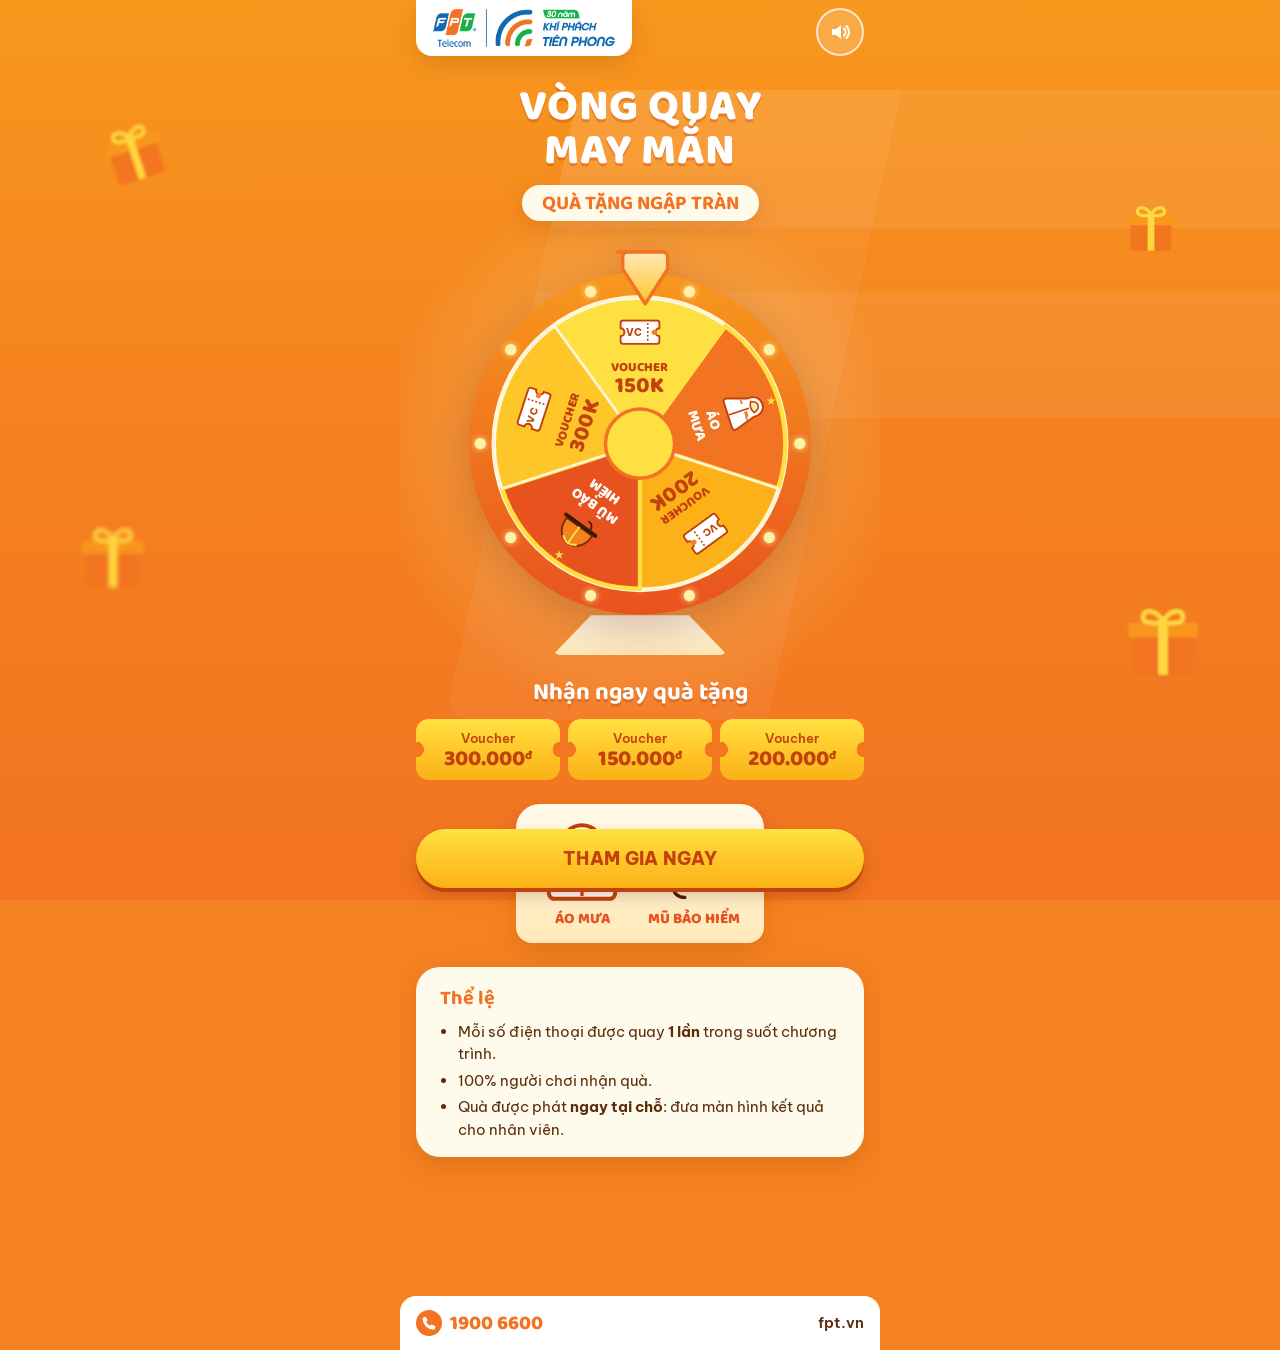
==== public/index.html @ 8540b465 "Thay game Tinh Hà bằng Vòng quay may mắn (giao diện + API + D1) - public/: game vòng quay 5 ô quà, f" ====
<!doctype html>
<html lang="vi">
<head>
  <meta charset="utf-8">
  <meta name="viewport" content="width=device-width, initial-scale=1, viewport-fit=cover">
  <meta name="theme-color" content="#F58220">
  <title>Vòng quay may mắn – FPT Telecom</title>
  <meta name="description" content="Vòng quay may mắn – Quà tặng ngập tràn cùng FPT Telecom">
  <link rel="icon" type="image/png" href="assets/favicon.png">
  <link rel="preconnect" href="https://fonts.googleapis.com">
  <link rel="preconnect" href="https://fonts.gstatic.com" crossorigin>
  <link href="https://fonts.googleapis.com/css2?family=Baloo+2:wght@600;700;800&family=Be+Vietnam+Pro:wght@400;500;600;700;800&display=swap&subset=vietnamese" rel="stylesheet">
  <link rel="stylesheet" href="token.css">
  <link rel="stylesheet" href="style.css">
</head>
<body>
  <!-- Icon dùng chung (hình vẽ tạm – thay bằng ảnh thật sau) -->
  <svg width="0" height="0" style="position:absolute" aria-hidden="true">
    <defs>
      <symbol id="ic-voucher" viewBox="0 0 64 40">
        <path d="M6 2h52a4 4 0 0 1 4 4v8a6 6 0 0 0 0 12v8a4 4 0 0 1-4 4H6a4 4 0 0 1-4-4v-8a6 6 0 0 0 0-12V6a4 4 0 0 1 4-4z" fill="#FFF" stroke="#C2410C" stroke-width="3"/>
        <path d="M44 6v28" stroke="#C2410C" stroke-width="2.5" stroke-dasharray="3 3"/>
        <text x="23" y="26" text-anchor="middle" font-family="Baloo 2, sans-serif" font-weight="800" font-size="15" fill="#C2410C">VC</text>
        <circle cx="54" cy="20" r="4" fill="#F58220"/>
      </symbol>
      <symbol id="ic-raincoat" viewBox="0 0 64 64">
        <path d="M32 4c-9 0-15 7-15 15v4L7 54c-1 3 1 6 4 6h42c3 0 5-3 4-6L47 23v-4c0-8-6-15-15-15z" fill="#FFF" stroke="#C2410C" stroke-width="3" stroke-linejoin="round"/>
        <path d="M23 20c2-6 6-9 9-9s7 3 9 9c-3 2-6 3-9 3s-6-1-9-3z" fill="#FFE9B8" stroke="#C2410C" stroke-width="2.5" stroke-linejoin="round"/>
        <path d="M32 26v32" stroke="#C2410C" stroke-width="2.5"/>
        <path d="M21 34h-5M48 34h-5" stroke="#F58220" stroke-width="3" stroke-linecap="round"/>
        <rect x="35" y="30" width="9" height="5" rx="1.5" fill="#F58220"/>
      </symbol>
      <symbol id="ic-helmet" viewBox="0 0 64 64">
        <path d="M8 40c0-15 10-27 24-27s24 12 24 27v4H8z" fill="#F58220" stroke="#7A2E05" stroke-width="3" stroke-linejoin="round"/>
        <path d="M20 18c4-3 8-5 12-5s8 2 12 5" fill="none" stroke="#FFE042" stroke-width="3" stroke-linecap="round"/>
        <path d="M32 13v31" stroke="#FFE042" stroke-width="3"/>
        <path d="M4 44h56a3 3 0 0 1 0 6H4a3 3 0 0 1 0-6z" fill="#3D1A02"/>
        <path d="M16 50c0 6 4 9 9 9" fill="none" stroke="#3D1A02" stroke-width="2.5" stroke-linecap="round"/>
      </symbol>
      <symbol id="ic-gift" viewBox="0 0 64 64">
        <rect x="8" y="26" width="48" height="34" rx="4" fill="#F27321"/>
        <rect x="4" y="18" width="56" height="12" rx="3" fill="#F8981D"/>
        <rect x="28" y="18" width="8" height="42" fill="#FFE042"/>
        <path d="M32 18c-4-10-16-12-16-4 0 5 9 5 16 4zM32 18c4-10 16-12 16-4 0 5-9 5-16 4z" fill="none" stroke="#FFE042" stroke-width="4" stroke-linejoin="round"/>
      </symbol>
      <symbol id="ic-phone" viewBox="0 0 24 24">
        <circle cx="12" cy="12" r="12" fill="currentColor"/>
        <path d="M9.2 6.5l1.3 2.6c.2.4.1.8-.2 1.1l-.9.8a8 8 0 0 0 3.6 3.6l.8-.9c.3-.3.7-.4 1.1-.2l2.6 1.3c.4.2.6.7.4 1.1l-.5 1.4c-.2.6-.8.9-1.4.8A10.5 10.5 0 0 1 6 8.4c-.1-.6.2-1.2.8-1.4l1.4-.5c.4-.2.9 0 1 .4z" fill="#fff"/>
      </symbol>
      <symbol id="ic-sound-on" viewBox="0 0 24 24">
        <path d="M4 9h4l5-4v14l-5-4H4z" fill="currentColor"/>
        <path d="M16 8.5a5 5 0 0 1 0 7M18.5 6a8.5 8.5 0 0 1 0 12" fill="none" stroke="currentColor" stroke-width="2" stroke-linecap="round"/>
      </symbol>
      <symbol id="ic-sound-off" viewBox="0 0 24 24">
        <path d="M4 9h4l5-4v14l-5-4H4z" fill="currentColor"/>
        <path d="M16 9l5 6M21 9l-5 6" stroke="currentColor" stroke-width="2" stroke-linecap="round"/>
      </symbol>
    </defs>
  </svg>

  <!-- Trang trí nền -->
  <div class="decor" aria-hidden="true">
    <svg class="decor-gift g1"><use href="#ic-gift"/></svg>
    <svg class="decor-gift g2"><use href="#ic-gift"/></svg>
    <svg class="decor-gift g3"><use href="#ic-gift"/></svg>
    <svg class="decor-gift g4"><use href="#ic-gift"/></svg>
  </div>

  <div id="demo-banner" class="demo-banner" hidden>CHẾ ĐỘ DEMO – kết quả random trên máy, không lưu lên server</div>

  <header class="brand-header">
    <div class="brand">
      <img src="assets/logo-ftel30.png" width="184" height="40" alt="FPT Telecom – 30 năm Khí phách tiên phong">
    </div>
    <button type="button" id="btn-sound" class="sound-toggle" aria-pressed="true" aria-label="Tắt âm thanh">
      <svg class="i-on"><use href="#ic-sound-on"/></svg>
      <svg class="i-off"><use href="#ic-sound-off"/></svg>
    </button>
  </header>

  <main class="container">
    <!-- ========== MÀN 1: GIỚI THIỆU ========== -->
    <section id="screen-intro" class="screen" data-screen="intro">
      <h1 class="hero-title">Vòng quay<br>may mắn</h1>
      <p class="tagline-pill">Quà tặng ngập tràn</p>

      <div class="wheel-stage wheel-stage--preview">
        <div class="wheel-glow" aria-hidden="true"></div>
        <div class="wheel" id="wheel-preview" role="img" aria-label="Vòng quay 5 ô quà: Voucher 150.000đ, Áo mưa, Voucher 200.000đ, Mũ bảo hiểm, Voucher 300.000đ"></div>
      </div>

      <h2 class="section-title">Nhận ngay quà tặng</h2>
      <div class="voucher-row">
        <div class="voucher-ticket"><span>Voucher</span><b>300.000<sup>đ</sup></b></div>
        <div class="voucher-ticket"><span>Voucher</span><b>150.000<sup>đ</sup></b></div>
        <div class="voucher-ticket"><span>Voucher</span><b>200.000<sup>đ</sup></b></div>
      </div>
      <div class="gift-podium">
        <figure><svg><use href="#ic-raincoat"/></svg><figcaption>Áo mưa</figcaption></figure>
        <figure><svg><use href="#ic-helmet"/></svg><figcaption>Mũ bảo hiểm</figcaption></figure>
      </div>

      <div class="rules">
        <h3>Thể lệ</h3>
        <ul>
          <li>Mỗi số điện thoại được quay <b>1 lần</b> trong suốt chương trình.</li>
          <li>100% người chơi nhận quà.</li>
          <li>Quà được phát <b>ngay tại chỗ</b>: đưa màn hình kết quả cho nhân viên.</li>
        </ul>
      </div>

      <div class="sticky-cta">
        <button type="button" class="btn btn-primary" id="btn-join">Tham gia ngay</button>
      </div>
    </section>

    <!-- ========== MÀN 2: NHẬP THÔNG TIN ========== -->
    <section id="screen-form" class="screen" data-screen="form" hidden>
      <h1 class="hero-title hero-title--sm">Thông tin<br>người chơi</h1>
      <form id="player-form" class="form-card" novalidate>
        <div class="field">
          <label for="f-name">Họ và tên</label>
          <input id="f-name" name="name" type="text" autocomplete="name" maxlength="50" placeholder="Nguyễn Văn A" aria-describedby="err-name" required>
          <p class="field-error" id="err-name" role="alert"></p>
        </div>
        <div class="field">
          <label for="f-phone">Số điện thoại</label>
          <input id="f-phone" name="phone" type="tel" inputmode="tel" autocomplete="tel" maxlength="16" placeholder="09xx xxx xxx" aria-describedby="err-phone" required>
          <p class="field-error" id="err-phone" role="alert"></p>
        </div>
        <div class="field">
          <label for="f-area">Khu vực</label>
          <div class="select-wrap">
            <select id="f-area" name="area" aria-describedby="err-area" required>
              <option value="" selected disabled>-- Chọn khu vực --</option>
              <option value="Tân Bình">Tân Bình</option>
              <option value="Quận 4">Quận 4</option>
              <option value="Quận 6">Quận 6</option>
              <option value="Khác">Khác</option>
            </select>
          </div>
          <p class="field-error" id="err-area" role="alert"></p>
        </div>
        <div class="field" id="field-area-other" hidden>
          <label for="f-area-other">Nhập khu vực của bạn</label>
          <input id="f-area-other" name="areaOther" type="text" autocomplete="address-level2" maxlength="50" placeholder="VD: Quận 7, Bình Thạnh…" aria-describedby="err-areaOther">
          <p class="field-error" id="err-areaOther" role="alert"></p>
        </div>
        <div class="field">
          <label class="consent">
            <input type="checkbox" id="f-consent" name="consent">
            <span>Tôi đồng ý cho chương trình lưu thông tin để liên hệ trao quà</span>
          </label>
          <p class="field-error" id="err-consent" role="alert"></p>
        </div>

        <p class="form-alert" id="form-alert" role="alert" hidden></p>

        <button type="submit" class="btn btn-primary btn-block" id="btn-start" disabled>Bắt đầu quay</button>
        <button type="button" class="btn btn-link" id="btn-back-intro">← Quay lại</button>
      </form>
    </section>

    <!-- ========== MÀN 3: VÒNG QUAY ========== -->
    <section id="screen-wheel" class="screen" data-screen="wheel" hidden>
      <h1 class="hero-title hero-title--sm">Vòng quay<br>may mắn</h1>
      <p class="tagline-pill" id="wheel-hint">Bấm QUAY để thử vận may!</p>

      <div class="wheel-stage">
        <div class="wheel-glow" aria-hidden="true"></div>
        <div class="wheel" id="wheel-play" role="img" aria-label="Vòng quay may mắn"></div>
        <button type="button" class="go-button" id="btn-spin" aria-label="Quay">QUAY</button>
      </div>

      <div class="spin-error" id="spin-error" role="alert" hidden>
        <p>Mất kết nối, vui lòng thử lại</p>
        <button type="button" class="btn btn-secondary" id="btn-retry">Thử lại</button>
      </div>
    </section>

    <footer class="footer-bar">
      <a href="tel:19006600" class="hotline"><svg><use href="#ic-phone"/></svg>1900 6600</a>
      <a href="https://fpt.vn" target="_blank" rel="noopener" class="site">fpt.vn</a>
    </footer>
  </main>

  <!-- ========== POPUP KẾT QUẢ ========== -->
  <div class="modal" id="result-modal" hidden>
    <canvas class="confetti" id="confetti" aria-hidden="true"></canvas>
    <div class="result-modal" role="dialog" aria-modal="true" aria-labelledby="result-title">
      <h2 class="result-title" id="result-title">Chúc mừng!</h2>
      <p class="result-sub" id="result-sub">Bạn đã trúng</p>
      <div class="result-prize" id="result-prize"></div>
      <p class="result-prize-name" id="result-prize-name"></p>

      <dl class="result-info">
        <div id="row-name"><dt>Họ tên</dt><dd id="r-name"></dd></div>
        <div><dt>Số điện thoại</dt><dd id="r-phone"></dd></div>
        <div><dt>Khu vực</dt><dd id="r-area"></dd></div>
        <div><dt>Thời gian</dt><dd id="r-time"></dd></div>
      </dl>

      <div class="claim-code">
        <span>Mã nhận quà</span>
        <b id="r-code"></b>
      </div>
      <p class="result-guide">Vui lòng đưa màn hình này cho nhân viên để nhận quà ngay tại chỗ.</p>

      <button type="button" class="btn btn-primary btn-block" id="btn-save">Lưu ảnh kết quả</button>
      <button type="button" class="btn btn-link" id="btn-close-dup" hidden>Đóng</button>
    </div>
  </div>

  <!-- Xem ảnh đã lưu (dự phòng khi trình duyệt không tự tải) -->
  <div class="modal" id="image-modal" hidden>
    <div class="result-modal image-modal">
      <p class="result-guide">Nếu ảnh chưa tự tải về, <b>nhấn giữ ảnh</b> để lưu.</p>
      <img id="saved-image" alt="Ảnh kết quả vòng quay">
      <button type="button" class="btn btn-secondary btn-block" id="btn-close-image">Đóng</button>
    </div>
  </div>

  <script src="game.js"></script>
</body>
</html>
---- public/token.css ----
/* =========================================================================
   token.css – Design tokens minigame "Vòng quay may mắn" – FPT Telecom
   Nguồn: DESIGN.md. Đổi giá trị ở đây, không viết cứng màu trong component.

   Font (đặt trong <head> trước file này):
   <link rel="preconnect" href="https://fonts.googleapis.com">
   <link rel="preconnect" href="https://fonts.gstatic.com" crossorigin>
   <link href="https://fonts.googleapis.com/css2?family=Baloo+2:wght@600;700;800&family=Be+Vietnam+Pro:wght@400;500;600;700;800&display=swap&subset=vietnamese" rel="stylesheet">
   ========================================================================= */

:root {
  /* ---------- Màu: cam FPT ---------- */
  --orange-300: #FFB27A;
  --orange-400: #F8981D;
  --orange-500: #F58220;
  --orange-600: #F27321;
  --orange-700: #E8521E;
  --orange-800: #C2410C;
  --orange-900: #7A2E05;

  /* ---------- Màu: vàng vòng quay & voucher ---------- */
  --yellow-200: #FFF1A8;
  --yellow-300: #FFE042;
  --yellow-400: #FFC629;
  --amber-500:  #FBB117;

  /* ---------- Màu: kem & trắng ---------- */
  --cream-50:  #FFFBEC;
  --cream-100: #FFF5D7;
  --cream-200: #FFE9B8;
  --white:     #FFFFFF;

  /* ---------- Màu logo FPT (chỉ cho logo) ---------- */
  --fpt-blue:   #1B5BAE;
  --fpt-green:  #4CB848;
  --fpt-orange: #F36F21;

  /* ---------- Chữ ---------- */
  --ink:       #3D1A02;
  --body:      #5C2D0A;
  --muted:     #8A5A35;
  --on-orange: #FFFFFF;
  --on-yellow: #C2410C;

  /* ---------- Trạng thái ---------- */
  --success:    #2E9E44;
  --error:      #D92D20;
  --error-bg:   #FFF1EF;
  --focus-ring: #1B5BAE;
  --hairline:   #F6D7B5;
  --overlay:    rgba(61, 26, 2, 0.6);

  /* ---------- Gradient ---------- */
  --grad-bg-page:   linear-gradient(180deg, var(--orange-400) 0%, var(--orange-500) 45%, var(--orange-600) 100%);
  --grad-wheel-rim: linear-gradient(180deg, var(--orange-400) 0%, var(--orange-700) 100%);
  --grad-go:        radial-gradient(circle at 35% 30%, #FF9A4D 0%, var(--orange-600) 55%, var(--orange-700) 100%);
  --grad-voucher:   linear-gradient(180deg, var(--yellow-300) 0%, var(--yellow-400) 55%, var(--amber-500) 100%);
  --grad-pointer:   linear-gradient(180deg, var(--cream-200) 0%, var(--yellow-400) 100%);
  --grad-podium:    linear-gradient(180deg, var(--cream-50) 0%, var(--cream-200) 100%);
  --grad-glow:      radial-gradient(circle, rgba(255, 241, 168, 0.9) 0%, rgba(255, 224, 66, 0) 70%);

  /* ---------- Font ---------- */
  --font-display: 'Baloo 2', 'Be Vietnam Pro', system-ui, sans-serif;
  --font-text:    'Be Vietnam Pro', system-ui, -apple-system, 'Segoe UI', Roboto, sans-serif;

  /* ---------- Cỡ chữ (mobile 375px) ---------- */
  --fs-display-xl: 44px;
  --fs-display-lg: 32px;
  --fs-display-md: 24px;
  --fs-title:      20px;
  --fs-prize:      22px;
  --fs-button:     18px;
  --fs-label:      15px;
  --fs-body:       16px;   /* >=16px để iOS không tự zoom khi focus input */
  --fs-caption:    13px;

  --fw-regular: 400;
  --fw-medium:  500;
  --fw-semi:    600;
  --fw-bold:    700;
  --fw-black:   800;

  --lh-tight:  1.0;
  --lh-snug:   1.2;
  --lh-normal: 1.5;

  /* ---------- Bo góc ---------- */
  --radius-sm:   8px;
  --radius-md:   12px;
  --radius-lg:   16px;
  --radius-xl:   24px;
  --radius-pill: 9999px;
  --radius-full: 50%;

  /* ---------- Khoảng cách ---------- */
  --space-xxs: 4px;
  --space-xs:  8px;
  --space-sm:  12px;
  --space-md:  16px;
  --space-lg:  24px;
  --space-xl:  32px;
  --space-xxl: 48px;

  /* ---------- Bóng (luôn ấm, không dùng đen) ---------- */
  --shadow-card:           0 8px 24px rgba(122, 46, 5, 0.18);
  --shadow-button:         0 4px 0 var(--orange-800), 0 8px 16px rgba(122, 46, 5, 0.25);
  --shadow-button-pressed: 0 1px 0 var(--orange-800), 0 2px 6px rgba(122, 46, 5, 0.25);
  --shadow-wheel:          0 12px 32px rgba(122, 46, 5, 0.35);
  --shadow-bulb:           0 0 10px 3px rgba(255, 241, 168, 0.95);
  --shadow-text-title:     0 3px 0 rgba(194, 65, 12, 0.35);
  --ring-focus:            0 0 0 4px rgba(245, 130, 32, 0.25);

  /* ---------- Bố cục ---------- */
  --container-max: 480px;
  --gutter:        16px;
  --header-h:      52px;
  --tap-min:       48px;
  --input-h:       52px;
  --button-h:      56px;

  /* ---------- Vòng quay ---------- */
  --wheel-size:      min(86vw, 380px);
  --wheel-rim-w:     18px;
  --wheel-slice-a:   var(--yellow-300);
  --wheel-slice-b:   var(--amber-500);
  --wheel-slice-c:   var(--yellow-400);   /* ô thứ 5, tránh 2 ô liền nhau trùng màu */
  --wheel-bulb-size: 12px;
  --go-size:         72px;

  /* ---------- Chuyển động ---------- */
  --ease-out:      cubic-bezier(0.22, 1, 0.36, 1);
  --ease-spin:     cubic-bezier(0.17, 0.67, 0.12, 0.99);
  --dur-fast:      150ms;
  --dur-base:      250ms;
  --dur-modal:     400ms;
  --dur-spin:      5s;
  --dur-bulb:      0.8s;
  --dur-float:     6s;

  /* ---------- Lớp ---------- */
  --z-decor:   0;
  --z-content: 1;
  --z-sticky:  10;
  --z-modal:   100;
}

/* Màn nhỏ */
@media (max-width: 359px) {
  :root {
    --fs-display-xl: 36px;
    --fs-display-lg: 28px;
    --fs-prize:      18px;
    --wheel-size:    90vw;
  }
}

/* Giảm chuyển động */
@media (prefers-reduced-motion: reduce) {
  :root {
    --dur-spin:  2.5s;
    --dur-bulb:  0s;
    --dur-float: 0s;
    --dur-modal: 0ms;
  }
}

/* =========================================================================
   Nền tảng dùng chung (tuỳ chọn – xoá nếu chỉ muốn lấy biến)
   ========================================================================= */

*, *::before, *::after { box-sizing: border-box; }

html, body { margin: 0; }

body {
  min-height: 100dvh;
  background: var(--orange-500) var(--grad-bg-page) fixed;
  color: var(--on-orange);
  font-family: var(--font-text);
  font-size: var(--fs-body);
  line-height: var(--lh-normal);
  -webkit-font-smoothing: antialiased;
  -webkit-tap-highlight-color: transparent;
}

.container {
  width: 100%;
  max-width: var(--container-max);
  margin-inline: auto;
  padding-inline: var(--gutter);
  padding-bottom: calc(var(--space-lg) + env(safe-area-inset-bottom));
}

:focus-visible {
  outline: 3px solid var(--focus-ring);
  outline-offset: 2px;
}
---- public/style.css ----
/* style.css – Vòng quay may mắn. Mọi giá trị lấy từ token.css (DESIGN.md). */

body {
  overflow-x: clip; /* clip (không phải hidden) để position: sticky của nút CTA vẫn hoạt động */
  position: relative;
}

body.is-locked { overflow: hidden; }

[hidden] { display: none !important; }

img, svg { display: block; }

button { font: inherit; cursor: pointer; }

/* ---------- Nền trang trí ---------- */
.decor {
  position: fixed;
  inset: 0;
  z-index: var(--z-decor);
  pointer-events: none;
  overflow: hidden;
}
.decor::before {
  /* mảng "F" cách điệu mờ chìm */
  content: "";
  position: absolute;
  right: -30%;
  top: 10%;
  width: 90%;
  height: 70%;
  background:
    linear-gradient(rgba(255,255,255,.07), rgba(255,255,255,.07)) 0 0 / 100% 22% no-repeat,
    linear-gradient(rgba(255,255,255,.06), rgba(255,255,255,.06)) 0 40% / 70% 20% no-repeat,
    linear-gradient(rgba(255,255,255,.05), rgba(255,255,255,.05)) 0 0 / 28% 100% no-repeat;
  border-radius: var(--radius-xl);
  transform: skewX(-12deg);
}
.decor-gift {
  position: absolute;
  width: 64px;
  height: 64px;
  opacity: .9;
  animation: float var(--dur-float) ease-in-out infinite;
}
.decor-gift.g1 { left: -14px; top: 120px; transform: rotate(-18deg); filter: blur(1.5px); }
.decor-gift.g2 { right: -10px; top: 200px; width: 54px; height: 54px; animation-delay: -2s; }
.decor-gift.g3 { left: -8px; top: 520px; width: 72px; height: 72px; animation-delay: -4s; filter: blur(2px); }
.decor-gift.g4 { right: -18px; top: 600px; width: 80px; height: 80px; animation-delay: -1s; filter: blur(1px); }

@keyframes float {
  0%, 100% { translate: 0 0; }
  50%      { translate: 0 -12px; }
}

/* ---------- Banner demo ---------- */
.demo-banner {
  position: relative;
  z-index: var(--z-sticky);
  background: var(--ink);
  color: var(--yellow-300);
  font-size: var(--fs-caption);
  font-weight: var(--fw-bold);
  text-align: center;
  padding: var(--space-xxs) var(--space-md);
}

/* ---------- Header logo ---------- */
.brand-header {
  position: relative;
  z-index: var(--z-content);
  max-width: var(--container-max);
  margin: 0 auto;
  display: flex;
  align-items: center;
  justify-content: space-between;
  padding: 0 var(--gutter);
}
.brand {
  display: flex;
  align-items: center;
  gap: var(--space-xs);
  background: var(--white);
  border-radius: 0 0 var(--radius-lg) var(--radius-lg);
  padding: var(--space-xs) var(--space-md);
  min-height: var(--header-h);
  box-shadow: var(--shadow-card);
}
/* Logo gốc FPT Telecom | 30 năm Khí phách tiên phong (assets/logo-ftel30.png, tỉ lệ 607:132) */
.brand img { height: 40px; width: auto; max-width: 58vw; object-fit: contain; }

.sound-toggle {
  width: var(--tap-min);
  height: var(--tap-min);
  border-radius: var(--radius-full);
  border: 2px solid rgba(255,255,255,.7);
  background: rgba(255,255,255,.18);
  color: var(--white);
  display: grid;
  place-items: center;
  margin-top: var(--space-xs);
}
.sound-toggle svg { width: 24px; height: 24px; }
.sound-toggle .i-off { display: none; }
.sound-toggle[aria-pressed="false"] .i-on { display: none; }
.sound-toggle[aria-pressed="false"] .i-off { display: block; }

/* ---------- Khung nội dung ---------- */
.container {
  position: relative;
  z-index: var(--z-content);
  overflow-x: clip;
  display: flex;
  flex-direction: column;
  min-height: calc(100dvh - var(--header-h) - var(--space-xs));
}
.screen {
  display: flex;
  flex-direction: column;
  align-items: center;
  text-align: center;
  padding: var(--space-lg) 0 var(--space-xl);
}

.hero-title {
  margin: 0;
  font-family: var(--font-display);
  font-size: var(--fs-display-xl);
  font-weight: var(--fw-black);
  line-height: var(--lh-tight);
  letter-spacing: .5px;
  text-transform: uppercase;
  color: var(--on-orange);
  text-shadow: var(--shadow-text-title);
  padding-top: .12em; /* chừa chỗ dấu tiếng Việt */
}
.hero-title--sm { font-size: var(--fs-display-lg); }

.tagline-pill {
  margin: var(--space-sm) 0 0;
  background: var(--cream-50);
  color: var(--orange-600);
  font-family: var(--font-display);
  font-size: var(--fs-title);
  font-weight: var(--fw-bold);
  line-height: var(--lh-snug);
  text-transform: uppercase;
  border-radius: var(--radius-pill);
  padding: 6px 20px;
  box-shadow: var(--shadow-card);
}

.section-title {
  margin: var(--space-lg) 0 var(--space-sm);
  font-family: var(--font-display);
  font-size: var(--fs-display-md);
  font-weight: var(--fw-bold);
  line-height: 1.15;
  color: var(--on-orange);
  text-shadow: var(--shadow-text-title);
}

/* ---------- Vòng quay ---------- */
.wheel-stage {
  position: relative;
  width: var(--wheel-size);
  margin: var(--space-lg) auto 0;
  padding-bottom: 30px; /* chân đế */
}
.wheel-stage::after {
  /* chân đế hình thang kem */
  content: "";
  position: absolute;
  left: 50%;
  bottom: 0;
  width: 46%;
  height: 40px;
  transform: translateX(-50%);
  background: var(--grad-podium);
  clip-path: polygon(22% 0, 78% 0, 100% 100%, 0 100%);
  border-radius: 0 0 var(--radius-sm) var(--radius-sm);
  z-index: -1;
}
.wheel-glow {
  position: absolute;
  inset: -18%;
  background: var(--grad-glow);
  z-index: -2;
  border-radius: var(--radius-full);
  opacity: .55;
}
.wheel {
  position: relative;
  width: 100%;
  aspect-ratio: 1;
  filter: drop-shadow(0 12px 24px rgba(122, 46, 5, .35));
}
.wheel svg { width: 100%; height: 100%; overflow: visible; }

.wheel .wheel-rotor {
  transform-origin: 200px 200px;
  transform-box: view-box;
}
.wheel .slice-label {
  font-family: var(--font-display);
  font-weight: var(--fw-black);
  text-anchor: middle;
}
.wheel .bulb {
  fill: var(--yellow-200);
  filter: drop-shadow(0 0 4px rgba(255, 241, 168, .95));
  animation: bulb var(--dur-bulb) steps(1) infinite;
}
.wheel .bulb.alt { animation-delay: calc(var(--dur-bulb) / 2); }
.wheel.is-spinning .bulb { animation-duration: calc(var(--dur-bulb) / 3); }
.wheel.is-spinning .bulb.alt { animation-delay: calc(var(--dur-bulb) / 6); }

@keyframes bulb {
  0%   { opacity: 1; }
  50%  { opacity: .35; }
}

.go-button {
  position: absolute;
  left: 50%;
  top: calc((100% - 30px) / 2);
  width: var(--go-size);
  height: var(--go-size);
  transform: translate(-50%, -50%);
  border-radius: var(--radius-full);
  border: 4px solid var(--yellow-300);
  background: var(--grad-go);
  color: var(--white);
  font-family: var(--font-display);
  font-size: 20px;
  font-weight: var(--fw-black);
  letter-spacing: .5px;
  box-shadow: 0 4px 0 var(--orange-800), 0 6px 14px rgba(122, 46, 5, .4);
  transition: transform var(--dur-fast) var(--ease-out), box-shadow var(--dur-fast), opacity var(--dur-base);
  animation: pulse 1.6s ease-in-out infinite;
}
.go-button:active:not(:disabled) {
  transform: translate(-50%, calc(-50% + 3px));
  box-shadow: 0 1px 0 var(--orange-800), 0 2px 6px rgba(122, 46, 5, .4);
}
.go-button:disabled {
  opacity: .6;
  cursor: not-allowed;
  animation: none;
}
@keyframes pulse {
  0%, 100% { scale: 1; }
  50%      { scale: 1.06; }
}

/* ---------- Voucher & quà ---------- */
.voucher-row {
  display: grid;
  grid-template-columns: repeat(3, 1fr);
  gap: var(--space-xs);
  width: 100%;
}
.voucher-ticket {
  position: relative;
  background: var(--grad-voucher);
  color: var(--orange-800);
  border-radius: var(--radius-md);
  padding: 10px 8px;
  box-shadow: var(--shadow-card);
  display: flex;
  flex-direction: column;
  align-items: center;
  /* 2 khía tròn hai bên như vé xé */
  -webkit-mask: radial-gradient(circle 8px at 0 50%, #0000 98%, #000) left / 51% 100% no-repeat,
                radial-gradient(circle 8px at 100% 50%, #0000 98%, #000) right / 51% 100% no-repeat;
          mask: radial-gradient(circle 8px at 0 50%, #0000 98%, #000) left / 51% 100% no-repeat,
                radial-gradient(circle 8px at 100% 50%, #0000 98%, #000) right / 51% 100% no-repeat;
}
.voucher-ticket span {
  font-size: var(--fs-caption);
  font-weight: var(--fw-semi);
}
.voucher-ticket b {
  font-family: var(--font-display);
  font-size: var(--fs-prize);
  font-weight: var(--fw-black);
  line-height: var(--lh-tight);
  white-space: nowrap;
}
.voucher-ticket sup { font-size: .55em; vertical-align: top; position: relative; top: .15em; }

.gift-podium {
  display: flex;
  justify-content: center;
  gap: var(--space-lg);
  margin-top: var(--space-lg);
  padding: var(--space-md) var(--space-lg) var(--space-sm);
  background: var(--grad-podium);
  border-radius: var(--radius-xl) var(--radius-xl) var(--radius-lg) var(--radius-lg);
  box-shadow: var(--shadow-card);
}
.gift-podium figure { margin: 0; }
.gift-podium svg { width: 84px; height: 84px; margin: 0 auto; }
.gift-podium figcaption {
  margin-top: var(--space-xxs);
  font-family: var(--font-display);
  font-size: var(--fs-label);
  font-weight: var(--fw-black);
  color: var(--orange-700);
  text-transform: uppercase;
}

.rules {
  width: 100%;
  margin-top: var(--space-lg);
  background: var(--cream-50);
  color: var(--body);
  border-radius: var(--radius-xl);
  padding: var(--space-md) var(--space-lg);
  text-align: left;
  box-shadow: var(--shadow-card);
}
.rules h3 {
  margin: 0 0 var(--space-xs);
  font-family: var(--font-display);
  font-size: var(--fs-title);
  color: var(--orange-600);
}
.rules ul { margin: 0; padding-left: 1.2em; font-size: 15px; }
.rules li + li { margin-top: var(--space-xxs); }

/* ---------- Nút ---------- */
.btn {
  display: inline-flex;
  align-items: center;
  justify-content: center;
  gap: var(--space-xs);
  min-height: var(--tap-min);
  border: 0;
  border-radius: var(--radius-pill);
  font-family: var(--font-text);
  font-size: var(--fs-button);
  font-weight: var(--fw-black);
  letter-spacing: .3px;
  text-transform: uppercase;
  text-decoration: none;
  transition: transform var(--dur-fast) var(--ease-out), box-shadow var(--dur-fast);
}
.btn-primary {
  min-height: var(--button-h);
  padding: 16px 32px;
  background: var(--grad-voucher);
  color: var(--orange-800);
  box-shadow: var(--shadow-button);
}
.btn-primary:active:not(:disabled) {
  transform: translateY(3px);
  box-shadow: var(--shadow-button-pressed);
}
.btn-primary:disabled {
  background: var(--cream-200);
  color: var(--muted);
  box-shadow: none;
  cursor: not-allowed;
}
.btn-secondary {
  padding: 14px 28px;
  background: var(--white);
  color: var(--orange-700);
  border: 2px solid var(--orange-500);
}
.btn-link {
  background: none;
  color: var(--orange-700);
  font-size: var(--fs-label);
  text-transform: none;
  font-weight: var(--fw-semi);
  padding: var(--space-xs) var(--space-md);
}
.btn-block { width: 100%; }

.sticky-cta {
  position: sticky;
  bottom: 0;
  width: 100%;
  margin-top: var(--space-lg);
  padding: var(--space-sm) 0 calc(var(--space-sm) + env(safe-area-inset-bottom));
  z-index: var(--z-sticky);
}
.sticky-cta .btn { width: 100%; }

/* ---------- Form ---------- */
.form-card {
  width: 100%;
  margin-top: var(--space-lg);
  background: var(--cream-50);
  color: var(--ink);
  border-radius: var(--radius-xl);
  padding: var(--space-lg);
  box-shadow: var(--shadow-card);
  text-align: left;
}
.field { margin: 0 0 var(--space-md); padding: 0; border: 0; min-width: 0; }
.field label,
.field legend {
  display: block;
  margin-bottom: var(--space-xs);
  font-size: var(--fs-label);
  font-weight: var(--fw-semi);
  color: var(--body);
  padding: 0;
}
.field input[type="text"],
.field input[type="tel"] {
  width: 100%;
  height: var(--input-h);
  padding: 12px 16px;
  font: inherit;
  font-size: var(--fs-body);
  color: var(--ink);
  background: var(--white);
  border: 2px solid var(--hairline);
  border-radius: var(--radius-md);
  outline: none;
  transition: border-color var(--dur-fast), box-shadow var(--dur-fast);
}
.field input::placeholder { color: var(--muted); opacity: .7; }
.field input[type="text"]:focus,
.field input[type="tel"]:focus {
  border-color: var(--orange-500);
  box-shadow: var(--ring-focus);
}
.field.has-error input[type="text"],
.field.has-error input[type="tel"] {
  border-color: var(--error);
  background: var(--error-bg);
}
.field-error {
  margin: var(--space-xxs) 0 0;
  min-height: 0;
  font-size: var(--fs-caption);
  font-weight: var(--fw-medium);
  color: var(--error);
}
.field-error:empty { display: none; }

/* Ô chọn khu vực (sổ xuống) – cùng kiểu với input */
.select-wrap { position: relative; }
.select-wrap::after {
  /* mũi tên sổ xuống */
  content: "";
  position: absolute;
  right: 18px;
  top: 50%;
  width: 10px;
  height: 10px;
  border-right: 2.5px solid var(--orange-600);
  border-bottom: 2.5px solid var(--orange-600);
  transform: translateY(-70%) rotate(45deg);
  pointer-events: none;
}
.field select {
  width: 100%;
  height: var(--input-h);
  padding: 0 44px 0 16px;
  font: inherit;
  font-size: var(--fs-body);
  color: var(--ink);
  background: var(--white);
  border: 2px solid var(--hairline);
  border-radius: var(--radius-md);
  outline: none;
  appearance: none;
  -webkit-appearance: none;
  cursor: pointer;
  transition: border-color var(--dur-fast), box-shadow var(--dur-fast);
}
.field select:invalid { color: var(--muted); } /* đang hiện "-- Chọn khu vực --" */
.field select option { color: var(--ink); }
.field select:focus {
  border-color: var(--orange-500);
  box-shadow: var(--ring-focus);
}
.field.has-error select {
  border-color: var(--error);
  background: var(--error-bg);
}

.consent {
  display: flex !important;
  align-items: flex-start;
  gap: var(--space-sm);
  font-weight: var(--fw-medium) !important;
  font-size: 15px !important;
  cursor: pointer;
}
.consent input {
  flex: none;
  width: 22px;
  height: 22px;
  margin: 1px 0 0;
  accent-color: var(--orange-600);
  border-radius: 6px;
}

.form-alert {
  margin: 0 0 var(--space-md);
  padding: var(--space-sm) var(--space-md);
  background: var(--error-bg);
  color: var(--error);
  border-radius: var(--radius-md);
  font-size: 15px;
  font-weight: var(--fw-semi);
}
.form-card .btn-link { display: block; margin: var(--space-xs) auto 0; }

/* ---------- Lỗi quay ---------- */
.spin-error {
  margin-top: var(--space-lg);
  width: 100%;
  background: var(--cream-50);
  color: var(--error);
  border-radius: var(--radius-xl);
  padding: var(--space-md);
  box-shadow: var(--shadow-card);
  font-weight: var(--fw-bold);
}
.spin-error p { margin: 0 0 var(--space-sm); }

/* ---------- Footer ---------- */
.footer-bar {
  display: flex;
  align-items: center;
  justify-content: space-between;
  margin: auto calc(var(--gutter) * -1) 0; /* auto: luôn nằm sát đáy màn hình */
  padding: var(--space-sm) var(--space-md) calc(var(--space-sm) + env(safe-area-inset-bottom));
  background: var(--white);
  border-radius: var(--radius-lg) var(--radius-lg) 0 0;
}
.container { padding-bottom: 0; }
.footer-bar a { text-decoration: none; }
.hotline {
  display: flex;
  align-items: center;
  gap: var(--space-xs);
  font-family: var(--font-display);
  font-size: var(--fs-title);
  font-weight: var(--fw-black);
  color: var(--orange-600);
}
.hotline svg { width: 26px; height: 26px; color: var(--orange-600); }
.site { color: var(--body); font-weight: var(--fw-semi); font-size: 15px; }

/* ---------- Popup ---------- */
.modal {
  position: fixed;
  inset: 0;
  z-index: var(--z-modal);
  background: var(--overlay);
  display: grid;
  place-items: center;
  padding: var(--gutter);
  overflow-y: auto;
}
.confetti {
  position: fixed;
  inset: 0;
  width: 100%;
  height: 100%;
  pointer-events: none;
  z-index: 1;
}
.result-modal {
  position: relative;
  z-index: 2;
  width: 100%;
  max-width: 400px;
  background: var(--cream-50);
  color: var(--ink);
  border-radius: var(--radius-xl);
  padding: var(--space-lg);
  text-align: center;
  box-shadow: var(--shadow-card);
  animation: pop var(--dur-modal) var(--ease-out) both;
}
@keyframes pop {
  from { transform: scale(.8); opacity: 0; }
  to   { transform: scale(1); opacity: 1; }
}
.result-title {
  margin: 0;
  font-family: var(--font-display);
  font-size: var(--fs-display-lg);
  font-weight: var(--fw-black);
  line-height: 1.05;
  text-transform: uppercase;
  color: var(--orange-600);
  padding-top: .1em;
}
.result-modal.is-duplicate .result-title { font-size: var(--fs-display-md); }
.result-sub { margin: var(--space-xxs) 0 var(--space-sm); color: var(--body); }
.result-prize {
  display: grid;
  place-items: center;
  margin: 0 auto;
}
.result-prize .voucher-ticket { min-width: 180px; padding: 14px 20px; }
.result-prize .voucher-ticket b { font-size: 34px; }
.result-prize .voucher-ticket span { font-size: 15px; }
.result-prize .gift-big {
  width: 120px;
  height: 120px;
  padding: var(--space-sm);
  background: var(--grad-podium);
  border-radius: var(--radius-full);
  box-shadow: var(--shadow-card);
}
.result-prize .gift-big svg { width: 100%; height: 100%; }
.result-prize-name {
  margin: var(--space-sm) 0 0;
  font-family: var(--font-display);
  font-size: var(--fs-display-md);
  font-weight: var(--fw-bold);
  color: var(--orange-700);
  line-height: 1.15;
}
.result-info {
  margin: var(--space-md) 0 0;
  padding: var(--space-sm) var(--space-md);
  background: var(--white);
  border-radius: var(--radius-md);
  text-align: left;
  font-size: 15px;
}
.result-info div {
  display: flex;
  justify-content: space-between;
  gap: var(--space-sm);
  padding: 6px 0;
}
.result-info div + div { border-top: 1px solid var(--hairline); }
.result-info dt { color: var(--muted); }
.result-info dd { margin: 0; font-weight: var(--fw-semi); color: var(--ink); text-align: right; }
.claim-code {
  margin-top: var(--space-md);
  padding: var(--space-sm);
  background: var(--white);
  border: 2px dashed var(--orange-400);
  border-radius: var(--radius-md);
}
.claim-code span { display: block; font-size: var(--fs-caption); color: var(--muted); font-weight: var(--fw-semi); }
.claim-code b {
  font-family: var(--font-display);
  font-size: var(--fs-display-md);
  font-weight: var(--fw-black);
  color: var(--orange-700);
  letter-spacing: 1px;
}
.result-guide {
  margin: var(--space-md) 0;
  font-size: 15px;
  font-weight: var(--fw-semi);
  color: var(--body);
}

.image-modal img {
  width: 100%;
  border-radius: var(--radius-md);
  margin-bottom: var(--space-md);
  box-shadow: var(--shadow-card);
}

/* ---------- Màn nhỏ ---------- */
@media (max-width: 359px) {
  .form-card { padding: var(--space-md); }
}

/* ---------- Màn lớn ---------- */
@media (min-width: 481px) {
  .decor-gift.g1 { left: 8%; }
  .decor-gift.g2 { right: 8%; }
  .decor-gift.g3 { left: 6%; }
  .decor-gift.g4 { right: 6%; }
}

@media (prefers-reduced-motion: reduce) {
  .decor-gift, .go-button, .wheel .bulb { animation: none; }
  .result-modal { animation: none; }
}
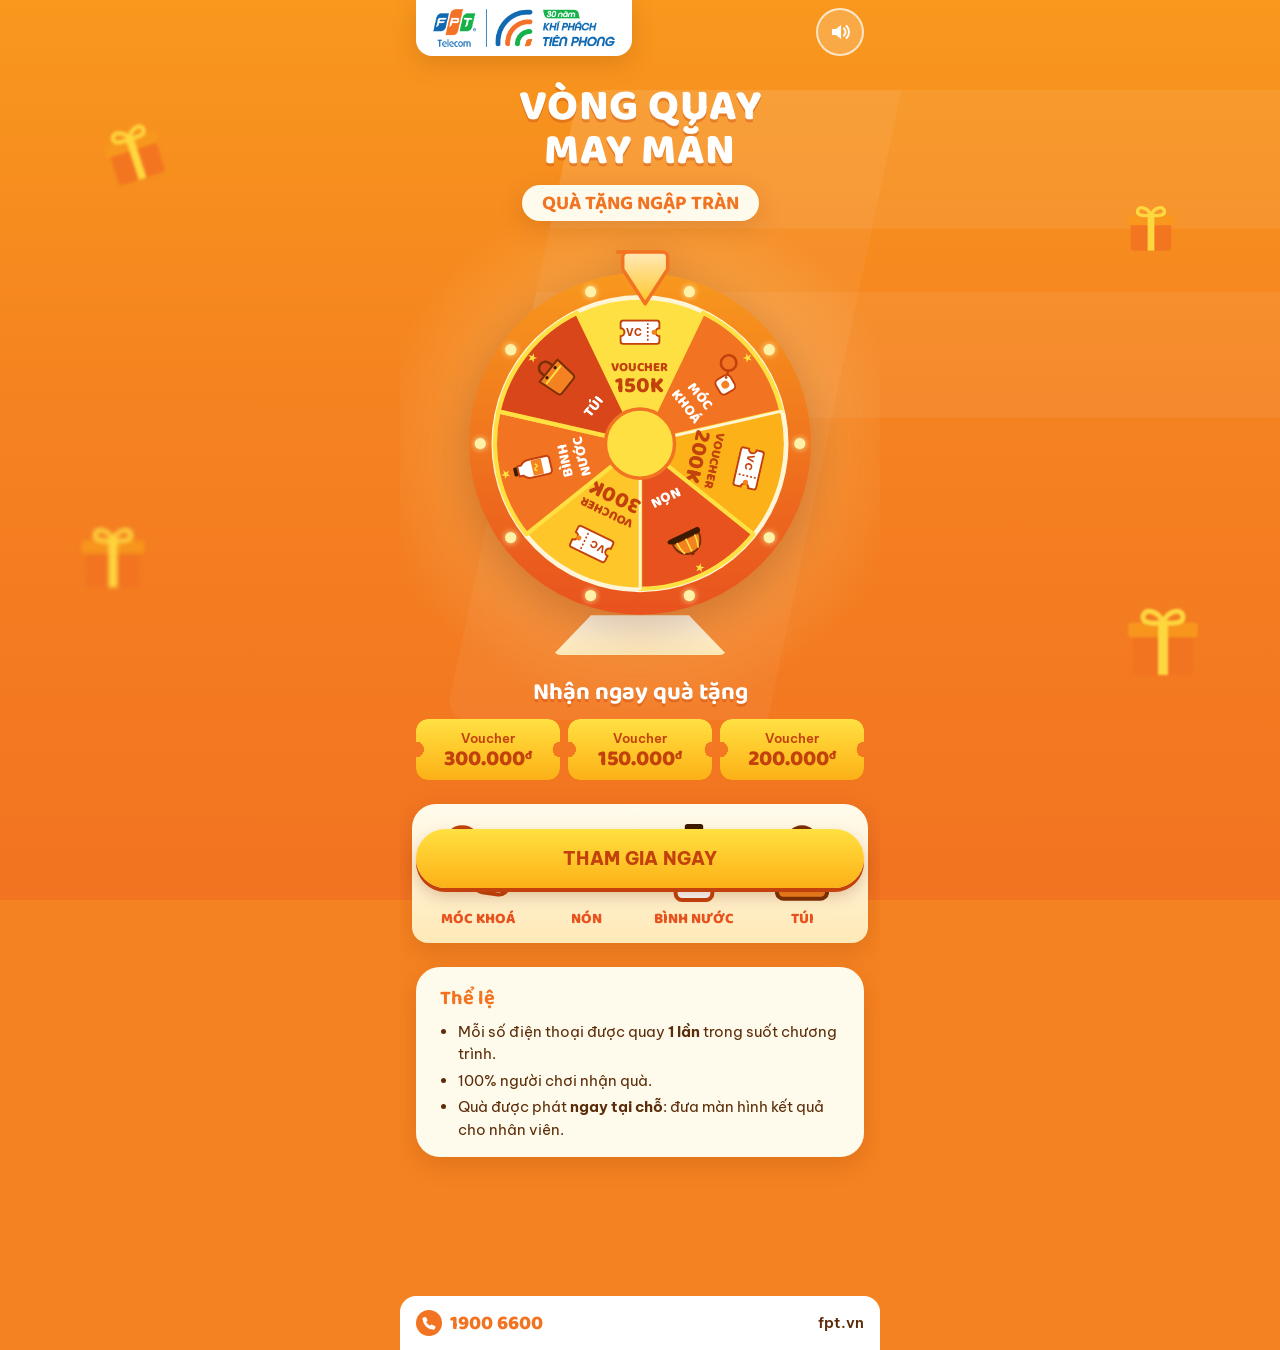
==== commit 80406fc3: "Nhánh minigames: game Vòng quay bản 2 (quà Móc khoá/Nón/Bình nước/Túi) ở gốc repo cho Worker minigam" ====
--- a/public/index.html
+++ b/public/index.html
@@ -37,6 +37,31 @@
         <path d="M4 44h56a3 3 0 0 1 0 6H4a3 3 0 0 1 0-6z" fill="#3D1A02"/>
         <path d="M16 50c0 6 4 9 9 9" fill="none" stroke="#3D1A02" stroke-width="2.5" stroke-linecap="round"/>
       </symbol>
+      <symbol id="ic-keychain" viewBox="0 0 64 64">
+        <circle cx="20" cy="18" r="12" fill="none" stroke="#C2410C" stroke-width="4"/>
+        <path d="M28 26l6 6" stroke="#C2410C" stroke-width="4" stroke-linecap="round"/>
+        <rect x="30" y="30" width="26" height="26" rx="7" fill="#FFF" stroke="#C2410C" stroke-width="3" transform="rotate(8 43 43)"/>
+        <circle cx="43" cy="43" r="6" fill="#F58220"/>
+        <circle cx="35" cy="35" r="2.2" fill="#C2410C"/>
+      </symbol>
+      <symbol id="ic-cap" viewBox="0 0 64 64">
+        <path d="M10 40c0-14 9-24 22-24s22 10 22 24z" fill="#F58220" stroke="#7A2E05" stroke-width="3" stroke-linejoin="round"/>
+        <path d="M32 16v24M21 19c-3 6-4 13-4 21M43 19c3 6 4 13 4 21" stroke="#FFE042" stroke-width="2.5" fill="none"/>
+        <circle cx="32" cy="15" r="3" fill="#7A2E05"/>
+        <path d="M8 40h40c8 0 12 3 12 6 0 2-2 3-5 3H10a4 4 0 0 1-4-4c0-3 1-5 2-5z" fill="#3D1A02"/>
+      </symbol>
+      <symbol id="ic-bottle" viewBox="0 0 64 64">
+        <rect x="25" y="3" width="14" height="7" rx="2" fill="#3D1A02"/>
+        <path d="M24 10h16v6c4 3 6 7 6 12v28a5 5 0 0 1-5 5H23a5 5 0 0 1-5-5V28c0-5 2-9 6-12z" fill="#FFF" stroke="#C2410C" stroke-width="3" stroke-linejoin="round"/>
+        <path d="M20 32h24v16H20z" fill="#F58220"/>
+        <path d="M27 38c2-3 4-3 5 0s3 3 5 0" stroke="#FFE042" stroke-width="2.5" fill="none" stroke-linecap="round"/>
+      </symbol>
+      <symbol id="ic-bag" viewBox="0 0 64 64">
+        <path d="M22 22v-6a10 10 0 0 1 20 0v6" fill="none" stroke="#7A2E05" stroke-width="4" stroke-linecap="round"/>
+        <path d="M10 22h44l-3 34a5 5 0 0 1-5 4H18a5 5 0 0 1-5-4z" fill="#F58220" stroke="#7A2E05" stroke-width="3" stroke-linejoin="round"/>
+        <path d="M14 32h36" stroke="#FFE042" stroke-width="3"/>
+        <circle cx="22" cy="27" r="2.5" fill="#3D1A02"/><circle cx="42" cy="27" r="2.5" fill="#3D1A02"/>
+      </symbol>
       <symbol id="ic-gift" viewBox="0 0 64 64">
         <rect x="8" y="26" width="48" height="34" rx="4" fill="#F27321"/>
         <rect x="4" y="18" width="56" height="12" rx="3" fill="#F8981D"/>
@@ -86,7 +111,7 @@
 
       <div class="wheel-stage wheel-stage--preview">
         <div class="wheel-glow" aria-hidden="true"></div>
-        <div class="wheel" id="wheel-preview" role="img" aria-label="Vòng quay 5 ô quà: Voucher 150.000đ, Áo mưa, Voucher 200.000đ, Mũ bảo hiểm, Voucher 300.000đ"></div>
+        <div class="wheel" id="wheel-preview" role="img" aria-label="Vòng quay 7 ô quà: Voucher 150.000đ, Móc khoá, Voucher 200.000đ, Nón, Voucher 300.000đ, Bình nước, Túi"></div>
       </div>
 
       <h2 class="section-title">Nhận ngay quà tặng</h2>
@@ -96,8 +121,10 @@
         <div class="voucher-ticket"><span>Voucher</span><b>200.000<sup>đ</sup></b></div>
       </div>
       <div class="gift-podium">
-        <figure><svg><use href="#ic-raincoat"/></svg><figcaption>Áo mưa</figcaption></figure>
-        <figure><svg><use href="#ic-helmet"/></svg><figcaption>Mũ bảo hiểm</figcaption></figure>
+        <figure><svg><use href="#ic-keychain"/></svg><figcaption>Móc khoá</figcaption></figure>
+        <figure><svg><use href="#ic-cap"/></svg><figcaption>Nón</figcaption></figure>
+        <figure><svg><use href="#ic-bottle"/></svg><figcaption>Bình nước</figcaption></figure>
+        <figure><svg><use href="#ic-bag"/></svg><figcaption>Túi</figcaption></figure>
       </div>
 
       <div class="rules">
--- a/public/style.css
+++ b/public/style.css
@@ -197,10 +197,8 @@
 }
 .wheel svg { width: 100%; height: 100%; overflow: visible; }
 
-.wheel .wheel-rotor {
-  transform-origin: 200px 200px;
-  transform-box: view-box;
-}
+/* Không đặt transform-origin cho .wheel-rotor: game.js xoay bằng thuộc tính SVG
+   rotate(góc 200 200) – đã có sẵn tâm xoay; thêm origin CSS sẽ làm vòng quay bay lệch tâm. */
 .wheel .slice-label {
   font-family: var(--font-display);
   font-weight: var(--fw-black);
